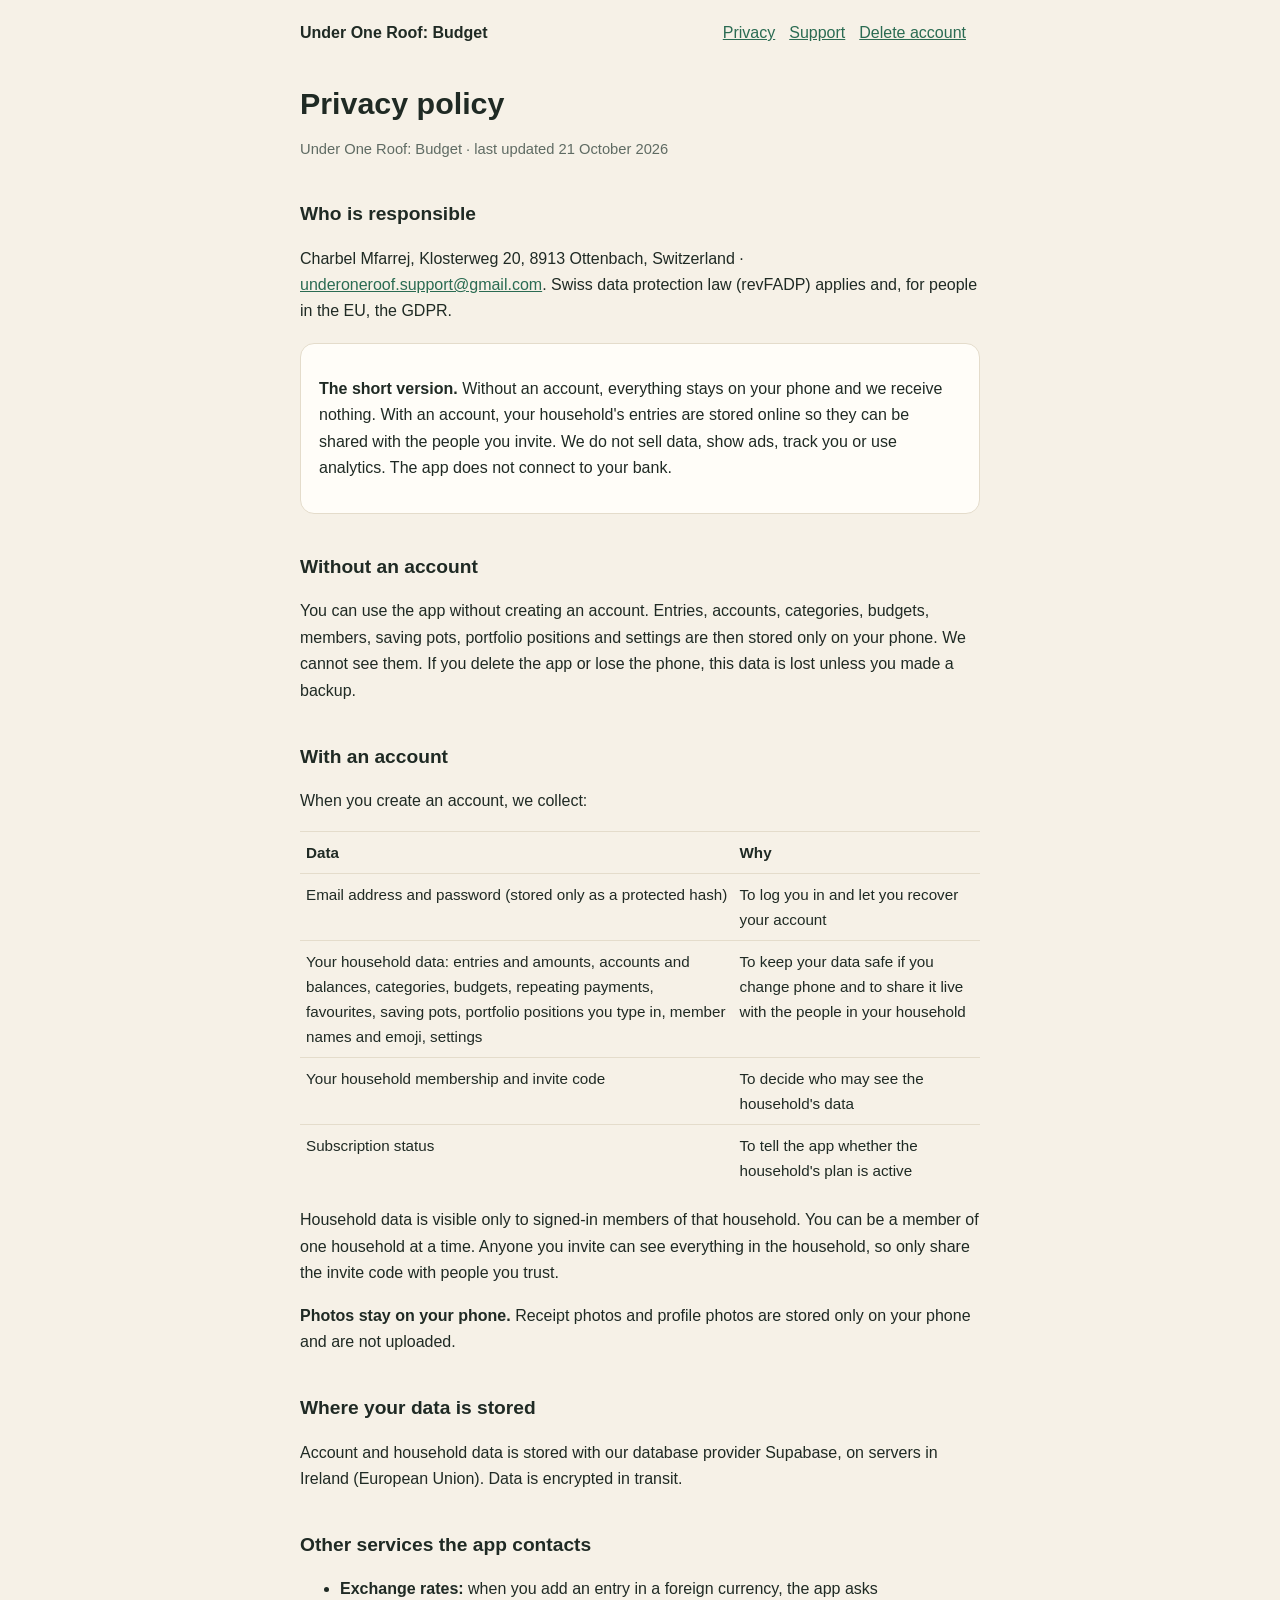
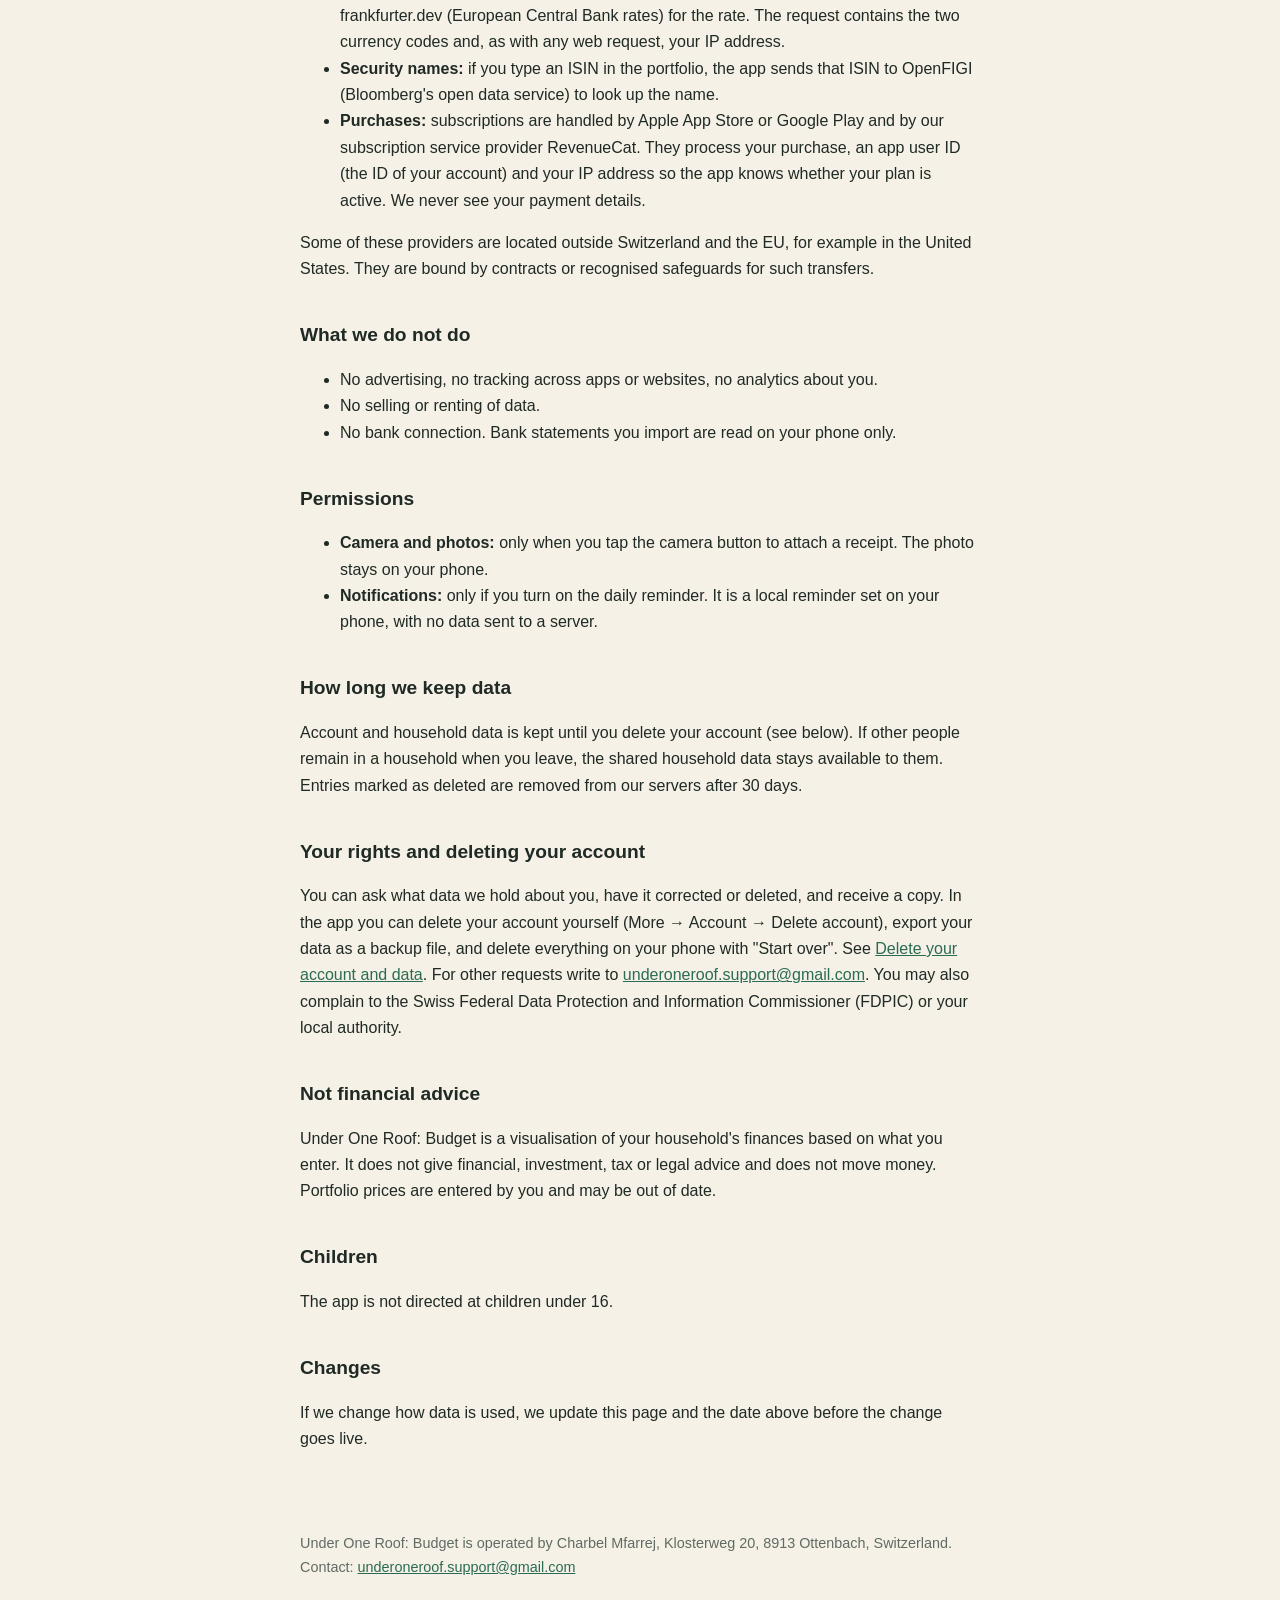
==== privacy.html @ d4717ccb "Add files via upload" ====
<!doctype html><html lang="en"><head><meta charset="utf-8"><meta name="viewport" content="width=device-width,initial-scale=1"><link rel="stylesheet" href="style.css"><title>Privacy policy – Under One Roof: Budget</title></head><body><header class="site"><a class="brand" href="index.html">Under One Roof: Budget</a><nav><a href="privacy.html">Privacy</a><a href="support.html">Support</a><a href="delete-account.html">Delete account</a></nav></header><main>
<h1>Privacy policy</h1>
<p class="muted">Under One Roof: Budget · last updated 21 October 2026</p>

<h2>Who is responsible</h2>
<p>Charbel Mfarrej, Klosterweg 20, 8913 Ottenbach, Switzerland · <a href="mailto:underoneroof.support@gmail.com">underoneroof.support@gmail.com</a>. Swiss data protection law (revFADP) applies and, for people in the EU, the GDPR.</p>

<div class="card"><p><b>The short version.</b> Without an account, everything stays on your phone and we receive nothing. With an account, your household's entries are stored online so they can be shared with the people you invite. We do not sell data, show ads, track you or use analytics. The app does not connect to your bank.</p></div>

<h2>Without an account</h2>
<p>You can use the app without creating an account. Entries, accounts, categories, budgets, members, saving pots, portfolio positions and settings are then stored only on your phone. We cannot see them. If you delete the app or lose the phone, this data is lost unless you made a backup.</p>

<h2>With an account</h2>
<p>When you create an account, we collect:</p>
<table>
<tr><th>Data</th><th>Why</th></tr>
<tr><td>Email address and password (stored only as a protected hash)</td><td>To log you in and let you recover your account</td></tr>
<tr><td>Your household data: entries and amounts, accounts and balances, categories, budgets, repeating payments, favourites, saving pots, portfolio positions you type in, member names and emoji, settings</td><td>To keep your data safe if you change phone and to share it live with the people in your household</td></tr>
<tr><td>Your household membership and invite code</td><td>To decide who may see the household's data</td></tr>
<tr><td>Subscription status</td><td>To tell the app whether the household's plan is active</td></tr>
</table>
<p>Household data is visible only to signed-in members of that household. You can be a member of one household at a time. Anyone you invite can see everything in the household, so only share the invite code with people you trust.</p>
<p><b>Photos stay on your phone.</b> Receipt photos and profile photos are stored only on your phone and are not uploaded.</p>

<h2>Where your data is stored</h2>
<p>Account and household data is stored with our database provider Supabase, on servers in Ireland (European Union). Data is encrypted in transit.</p>

<h2>Other services the app contacts</h2>
<ul>
<li><b>Exchange rates:</b> when you add an entry in a foreign currency, the app asks frankfurter.dev (European Central Bank rates) for the rate. The request contains the two currency codes and, as with any web request, your IP address.</li>
<li><b>Security names:</b> if you type an ISIN in the portfolio, the app sends that ISIN to OpenFIGI (Bloomberg's open data service) to look up the name.</li>
<li><b>Purchases:</b> subscriptions are handled by Apple App Store or Google Play and by our subscription service provider RevenueCat. They process your purchase, an app user ID (the ID of your account) and your IP address so the app knows whether your plan is active. We never see your payment details.</li>
</ul>
<p>Some of these providers are located outside Switzerland and the EU, for example in the United States. They are bound by contracts or recognised safeguards for such transfers.</p>

<h2>What we do not do</h2>
<ul><li>No advertising, no tracking across apps or websites, no analytics about you.</li><li>No selling or renting of data.</li><li>No bank connection. Bank statements you import are read on your phone only.</li></ul>

<h2>Permissions</h2>
<ul><li><b>Camera and photos:</b> only when you tap the camera button to attach a receipt. The photo stays on your phone.</li><li><b>Notifications:</b> only if you turn on the daily reminder. It is a local reminder set on your phone, with no data sent to a server.</li></ul>

<h2>How long we keep data</h2>
<p>Account and household data is kept until you delete your account (see below). If other people remain in a household when you leave, the shared household data stays available to them. Entries marked as deleted are removed from our servers after 30 days.</p>

<h2>Your rights and deleting your account</h2>
<p>You can ask what data we hold about you, have it corrected or deleted, and receive a copy. In the app you can delete your account yourself (More → Account → Delete account), export your data as a backup file, and delete everything on your phone with "Start over". See <a href="delete-account.html">Delete your account and data</a>. For other requests write to <a href="mailto:underoneroof.support@gmail.com">underoneroof.support@gmail.com</a>. You may also complain to the Swiss Federal Data Protection and Information Commissioner (FDPIC) or your local authority.</p>

<h2>Not financial advice</h2>
<p>Under One Roof: Budget is a visualisation of your household's finances based on what you enter. It does not give financial, investment, tax or legal advice and does not move money. Portfolio prices are entered by you and may be out of date.</p>

<h2>Children</h2>
<p>The app is not directed at children under 16.</p>

<h2>Changes</h2>
<p>If we change how data is used, we update this page and the date above before the change goes live.</p>
</main><footer>Under One Roof: Budget is operated by Charbel Mfarrej, Klosterweg 20, 8913 Ottenbach, Switzerland. Contact: <a href="mailto:underoneroof.support@gmail.com">underoneroof.support@gmail.com</a></footer></body></html>
---- style.css ----
:root{--bg:#f6f1e7;--fg:#1f2a24;--muted:#5f6b63;--accent:#2a6b52;--card:#fffdf8;--line:#e4dccb}
@media (prefers-color-scheme:dark){:root{--bg:#161a17;--fg:#ece8dd;--muted:#a3ab9f;--accent:#7cc4a4;--card:#1d221e;--line:#2d352f}}
*{box-sizing:border-box}
body{margin:0;background:var(--bg);color:var(--fg);font:16px/1.65 -apple-system,BlinkMacSystemFont,"Segoe UI",Roboto,Helvetica,Arial,sans-serif}
main{max-width:720px;margin:0 auto;padding:32px 20px 64px}
header.site{max-width:720px;margin:0 auto;padding:20px 20px 0;display:flex;gap:16px;flex-wrap:wrap;align-items:center;justify-content:space-between}
header.site a.brand{font-weight:700;color:var(--fg);text-decoration:none}
nav a{margin-right:14px;color:var(--accent)}
h1{font-size:1.9rem;line-height:1.25;margin:.2em 0 .4em}
h2{font-size:1.2rem;margin:1.9em 0 .4em}
p,li{color:var(--fg)}
.muted{color:var(--muted);font-size:.92rem}
.card{background:var(--card);border:1px solid var(--line);border-radius:14px;padding:16px 18px;margin:18px 0}
a{color:var(--accent)}
table{border-collapse:collapse;width:100%;font-size:.95rem}
td,th{border-top:1px solid var(--line);padding:8px 6px;text-align:left;vertical-align:top}
footer{max-width:720px;margin:0 auto;padding:0 20px 40px;color:var(--muted);font-size:.9rem}
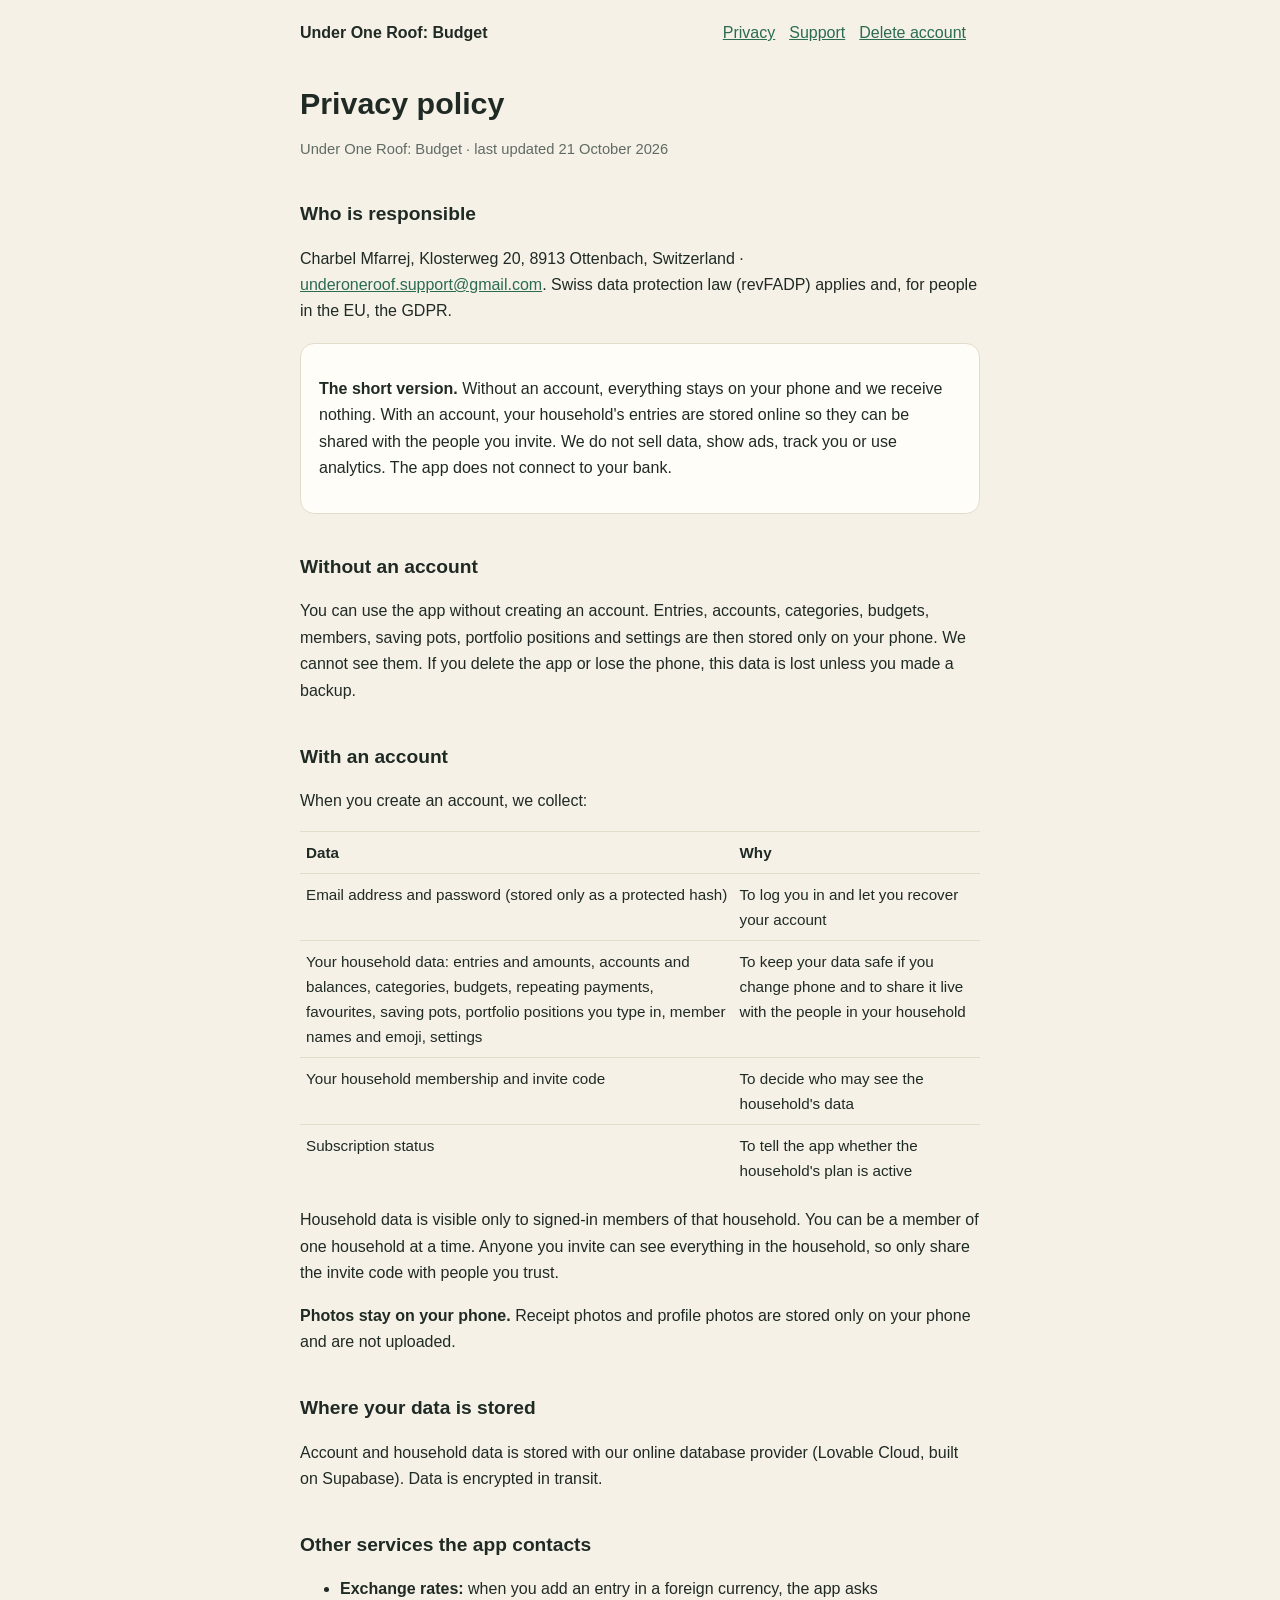
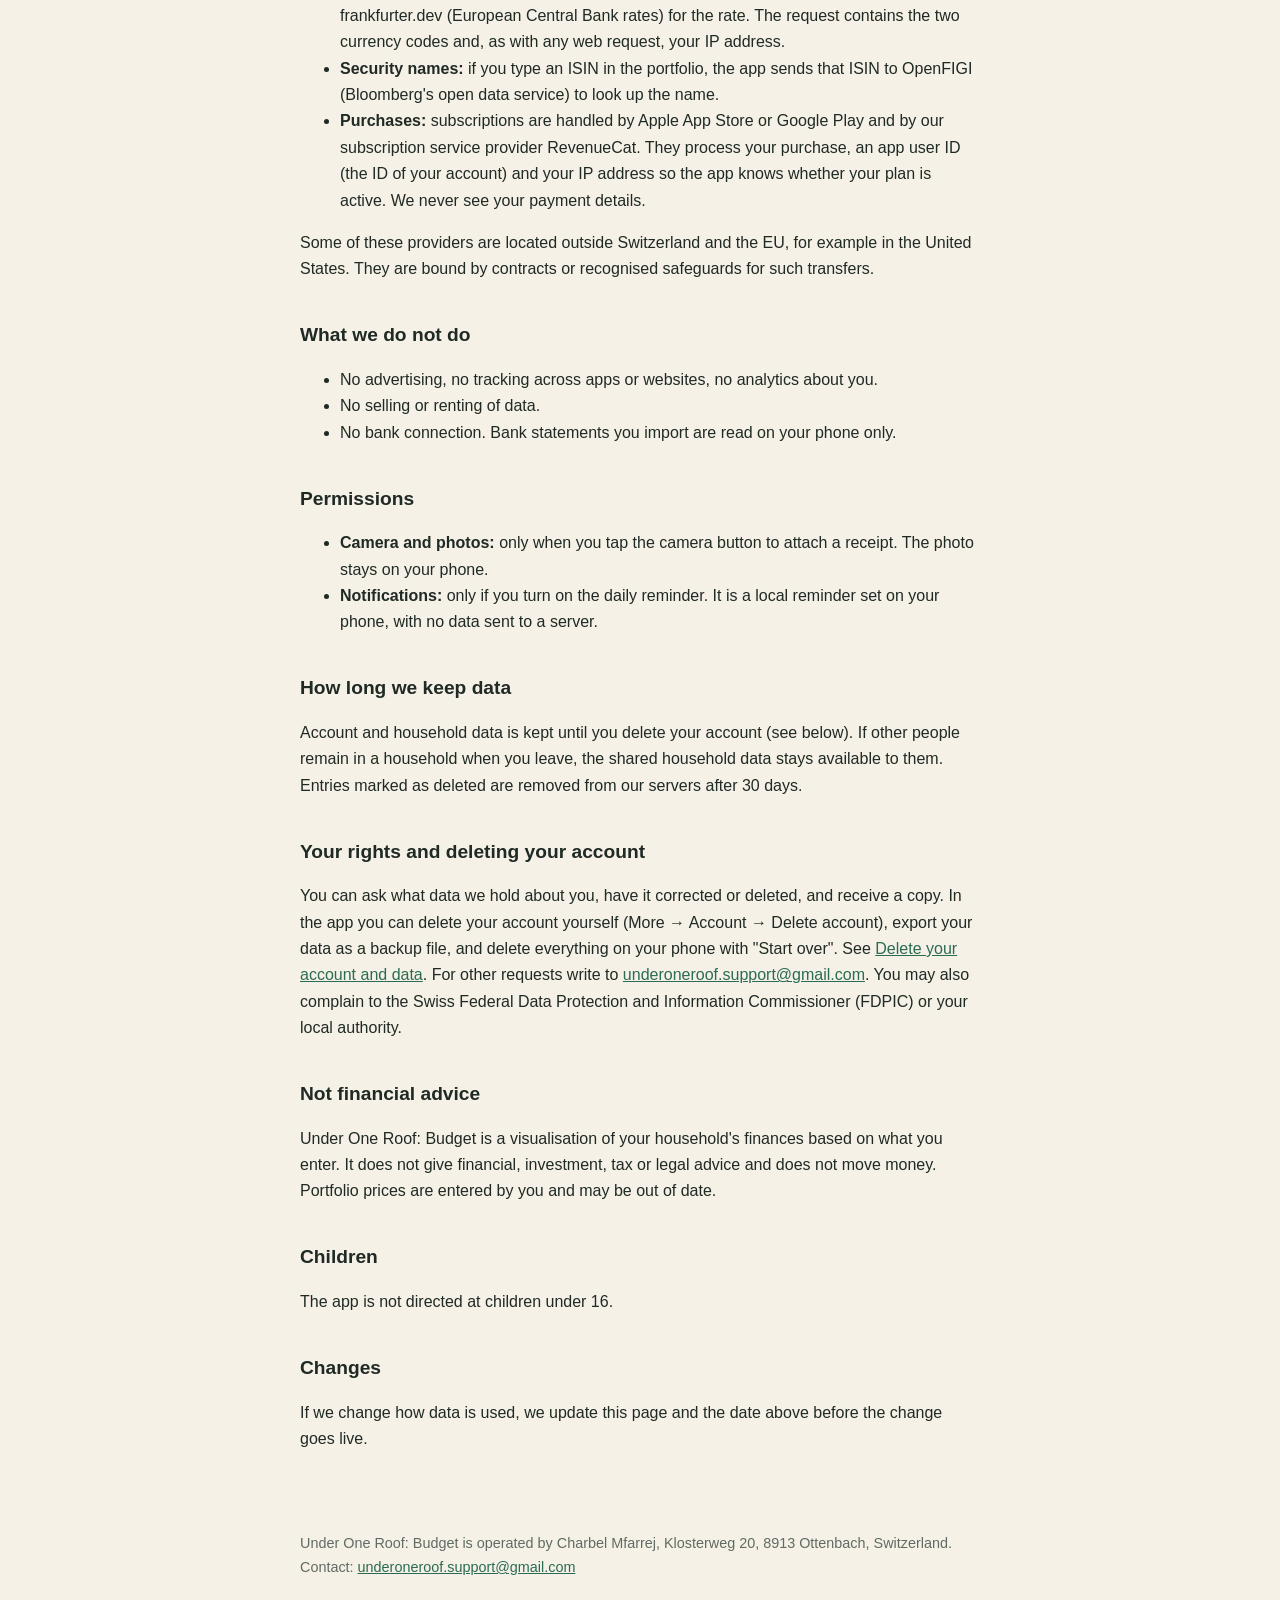
==== commit ad8cbc80: "Privacy policy: remove database region claim" ====
--- a/privacy.html
+++ b/privacy.html
@@ -23,7 +23,7 @@
 <p><b>Photos stay on your phone.</b> Receipt photos and profile photos are stored only on your phone and are not uploaded.</p>
 
 <h2>Where your data is stored</h2>
-<p>Account and household data is stored with our database provider Supabase, on servers in Ireland (European Union). Data is encrypted in transit.</p>
+<p>Account and household data is stored with our online database provider (Lovable Cloud, built on Supabase). Data is encrypted in transit.</p>
 
 <h2>Other services the app contacts</h2>
 <ul>
